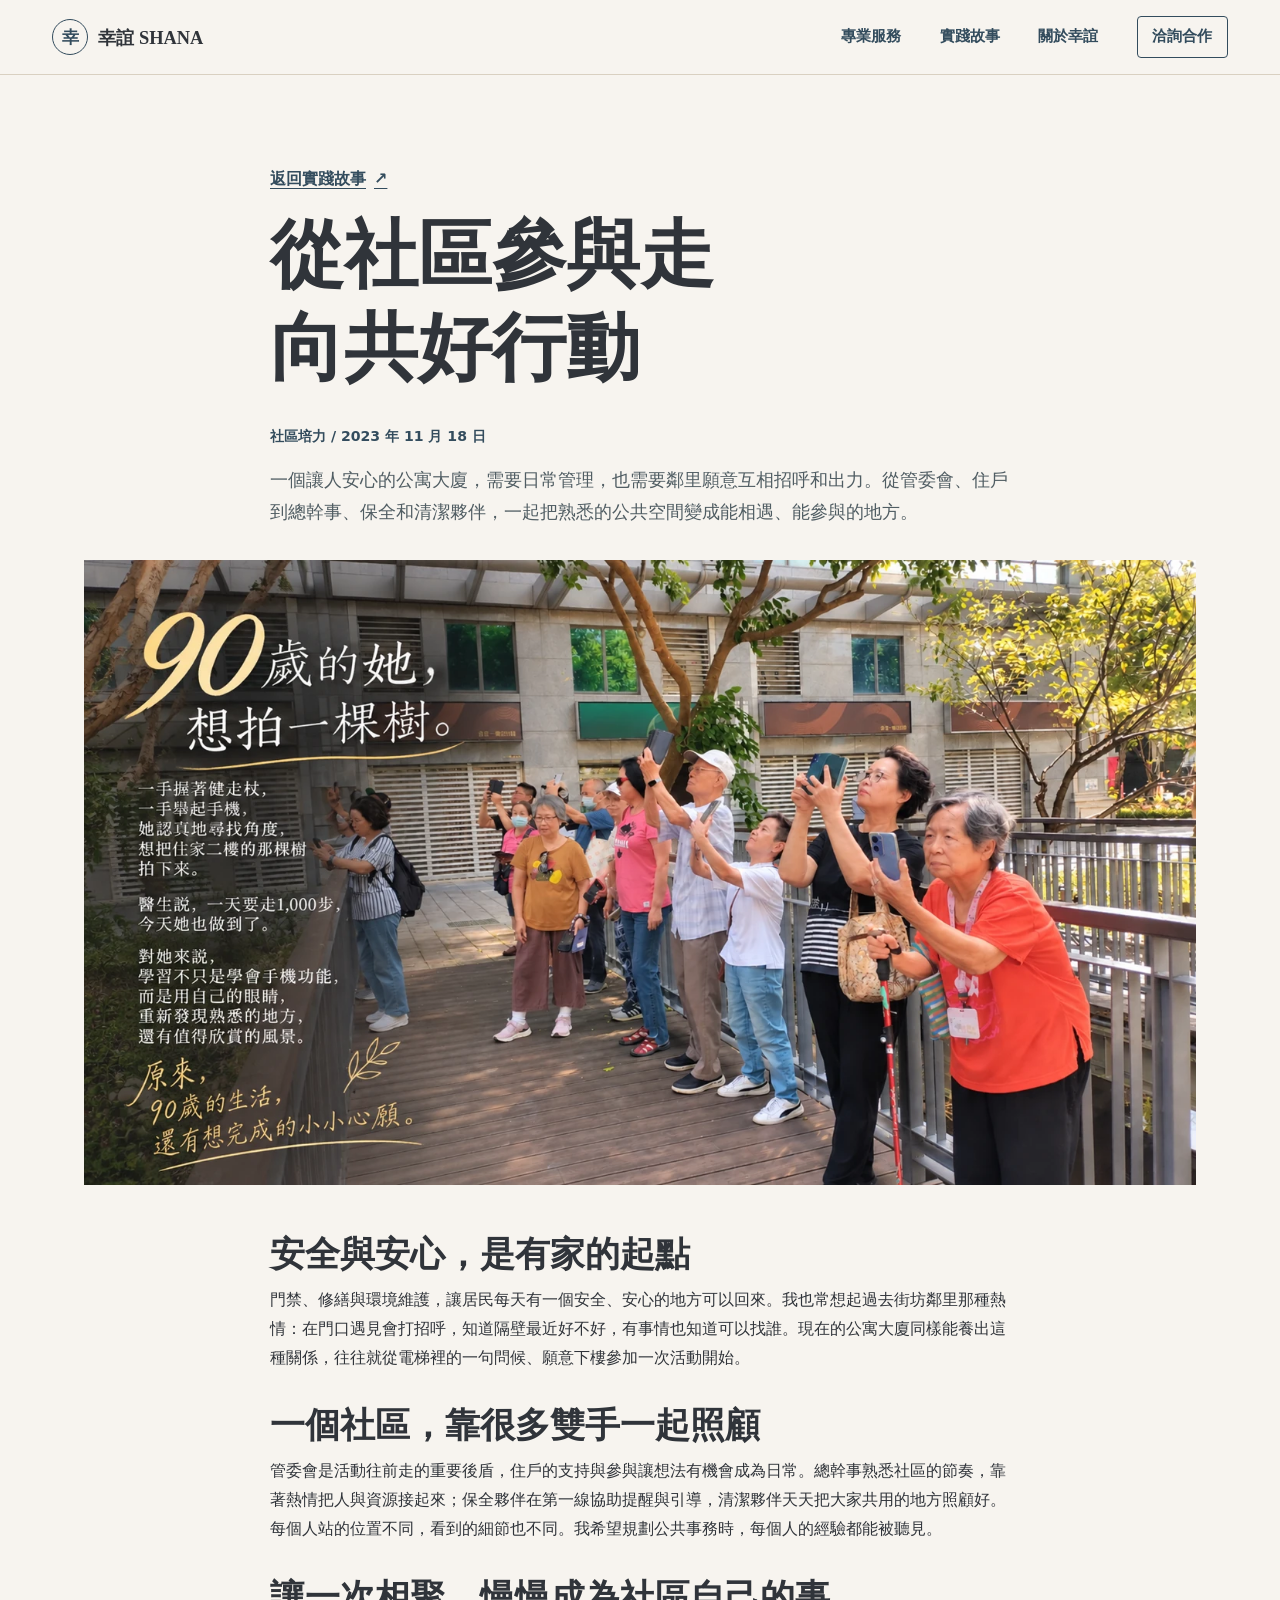
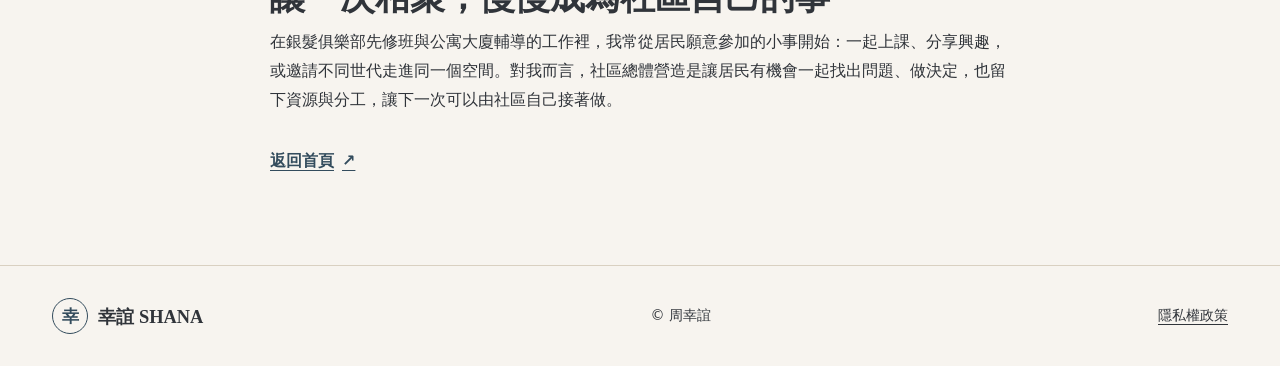
==== community-action.html @ 1c7c6a4e "Publish the SHANA brand website" ====
<!doctype html>
<html lang="zh-TW" data-type="service">
<head>
<meta charset="utf-8">
<meta name="viewport" content="width=device-width,initial-scale=1">
<meta name="page-type" content="service">
<meta name="site-kind" content="other">
<title>從社區參與走向共好行動｜幸誼 SHANA</title>
<meta name="description" content="一個讓人安心的公寓大廈，需要日常管理，也需要鄰里願意互相招呼和出力。從管委會、住戶到總幹事、保全和清潔夥伴，一起把熟悉的公共空間變成能相遇、能參與的地方。">
<meta property="og:type" content="article">
<meta property="og:locale" content="zh_TW">
<meta property="og:site_name" content="幸誼 SHANA">
<meta property="og:title" content="從社區參與走向共好行動｜幸誼 SHANA">
<meta property="og:description" content="一個讓人安心的公寓大廈，需要日常管理，也需要鄰里願意互相招呼和出力。從管委會、住戶到總幹事、保全和清潔夥伴，一起把熟悉的公共空間變成能相遇、能參與的地方。">
<link rel="canonical" href="https://chou-shana.github.io/shana-web/community-action.html"><meta property="og:url" content="https://chou-shana.github.io/shana-web/community-action.html">
<meta property="og:image" content="https://chou-shana.github.io/shana-web/community-wish.webp"><meta property="og:image:alt" content="「90歲的微小心願」圖文，搭配一群人在戶外步道上的合照">

<script type="application/ld+json">{"@context":"https://schema.org","@type":"Article","headline":"從社區參與走向共好行動","description":"一個讓人安心的公寓大廈，需要日常管理，也需要鄰里願意互相招呼和出力。從管委會、住戶到總幹事、保全和清潔夥伴，一起把熟悉的公共空間變成能相遇、能參與的地方。","inLanguage":"zh-TW","author":{"@type":"Person","name":"周幸誼","alternateName":"幸誼 SHANA","jobTitle":"專業講師・實務企劃工作者","description":"周幸誼（幸誼 SHANA），專注教育培訓、銀髮數位學習、公寓大廈社區培力及品牌與專案企劃，透過實務經驗與資源整合，讓好的想法真正發生。","url":"https://chou-shana.github.io/shana-web/","image":"https://chou-shana.github.io/shana-web/shana-portrait.webp"},"mainEntityOfPage":"https://chou-shana.github.io/shana-web/community-action.html","image":"https://chou-shana.github.io/shana-web/community-wish.webp"}</script>
<link rel="icon" href="favicon.svg" type="image/svg+xml">
<link rel="stylesheet" href="site.css">
<script src="site.js" defer></script>
</head>
<body>
<a class="skip" href="#main">跳至主要內容</a>
<header class="header"><div class="wrap header-inner">
  <a class="wordmark" href="./" aria-label="幸誼 SHANA首頁"><span class="seal" aria-hidden="true">幸</span><span>幸誼 SHANA</span></a>
  <button class="menu-button" type="button" aria-expanded="false" aria-controls="main-nav"><span class="menu-glyph" aria-hidden="true"></span>選單</button>
  <nav id="main-nav" aria-label="主要導覽"><a href="#services">專業服務</a><a href="#stories">實踐故事</a><a href="#about">關於幸誼</a><a href="#contact">洽詢合作</a></nav>
</div></header>
<main id="main" tabindex="-1"><article class="wrap article">
  <div class="article-head"><a class="text-link" href="#stories">返回實踐故事 <span aria-hidden="true">↗</span></a>
    <h1>從社區參與走向共好行動</h1>
    <p class="category">社區培力<span aria-hidden="true"> / </span><time datetime="2023-11-18">2023 年 11 月 18 日</time></p>
    <p class="lead">一個讓人安心的公寓大廈，需要日常管理，也需要鄰里願意互相招呼和出力。從管委會、住戶到總幹事、保全和清潔夥伴，一起把熟悉的公共空間變成能相遇、能參與的地方。</p>
  </div>
  <div class="article-cover"><img src="community-wish.webp" alt="「90歲的微小心願」圖文，搭配一群人在戶外步道上的合照" width="1440" height="810" fetchpriority="high" decoding="async"></div>
  <div class="article-body"><section><h2>安全與安心，是有家的起點</h2><p>門禁、修繕與環境維護，讓居民每天有一個安全、安心的地方可以回來。我也常想起過去街坊鄰里那種熱情：在門口遇見會打招呼，知道隔壁最近好不好，有事情也知道可以找誰。現在的公寓大廈同樣能養出這種關係，往往就從電梯裡的一句問候、願意下樓參加一次活動開始。</p></section><section><h2>一個社區，靠很多雙手一起照顧</h2><p>管委會是活動往前走的重要後盾，住戶的支持與參與讓想法有機會成為日常。總幹事熟悉社區的節奏，靠著熱情把人與資源接起來；保全夥伴在第一線協助提醒與引導，清潔夥伴天天把大家共用的地方照顧好。每個人站的位置不同，看到的細節也不同。我希望規劃公共事務時，每個人的經驗都能被聽見。</p></section><section><h2>讓一次相聚，慢慢成為社區自己的事</h2><p>在銀髮俱樂部先修班與公寓大廈輔導的工作裡，我常從居民願意參加的小事開始：一起上課、分享興趣，或邀請不同世代走進同一個空間。對我而言，社區總體營造是讓居民有機會一起找出問題、做決定，也留下資源與分工，讓下一次可以由社區自己接著做。</p></section>
  <a class="text-link" href="./">返回首頁 <span aria-hidden="true">↗</span></a></div>
</article></main>
<footer class="footer"><div class="wrap footer-inner"><a class="wordmark" href="./" aria-label="幸誼 SHANA首頁"><span class="seal" aria-hidden="true">幸</span><span>幸誼 SHANA</span></a><span>© 周幸誼</span><a href="privacy.html">隱私權政策</a></div></footer>
</body></html>
---- site.css ----
/* Hallmark 2.0.0 | theme: custom | editorial | brand: 幸誼 SHANA | hero: community group photo in a blue-grey frame | signature: 活動合照與「真正發生」 */
 /* critique: the group photograph earns the first screen; the blue-grey field sets the frame without competing with it. */
@import url("./tokens.css");

*, *::before, *::after { box-sizing: border-box; }
html, body { overflow-x: clip; margin: 0; }
html { scroll-behavior: smooth; scroll-padding-top: 100px; }
body { background: var(--paper); color: var(--ink); font: 400 1rem/1.8 var(--body); }
h1, h2, h3, p { margin: 0; }
h1, h2 { font-family: var(--display); font-weight: 700; line-height: 1.26; overflow-wrap: break-word; min-width: 0; text-wrap: balance; }
h2 { font-size: clamp(2.05rem, 4vw, 3.45rem); }
h3 { font-size: clamp(1.27rem, 1.75vw, 1.6rem); line-height: 1.45; }
a { color: inherit; text-underline-offset: .26em; }
button { font: inherit; }
img { display: block; max-width: 100%; height: auto; }
:focus-visible { outline: 3px solid var(--focus); outline-offset: 4px; }
.wrap { width: min(calc(100% - 104px), var(--measure)); margin-inline: auto; }
.skip { position: fixed; z-index: 9; top: .5rem; left: .5rem; padding: .5rem 1rem; background: var(--white); transform: translateY(-150%); }
.skip:focus { transform: none; }
.header { position: sticky; z-index: 5; top: 0; background: var(--paper); border-bottom: 1px solid var(--line); }
.header-inner, .footer-inner { min-height: 74px; display: flex; align-items: center; justify-content: space-between; gap: 1.3rem; }
.wordmark { display: inline-flex; align-items: center; gap: .65rem; font: 700 1.15rem var(--display); text-decoration: none; white-space: nowrap; }
.seal { display: grid; place-items: center; width: 36px; height: 36px; border: 1px solid var(--navy); border-radius: 50%; color: var(--navy); font-size: 1.05rem; }
nav { display: flex; align-items: center; gap: clamp(1.15rem, 3vw, 2.8rem); }
nav a { text-decoration: none; color: var(--navy); font-size: .94rem; font-weight: 600; }
nav a:hover, .footer a:hover { text-decoration: underline; }
nav a:last-child { border: 1px solid var(--navy); padding: .43rem .92rem; border-radius: 4px; }
.menu-button { display: none; }
.hero { min-height: min(820px, calc(100svh - 74px)); display: grid; grid-template-columns: minmax(0, .98fr) minmax(0, 1fr); align-items: center; gap: clamp(2rem, 5.4vw, 5.65rem); padding-block: 60px; }
.hero-brand { font: 700 clamp(1.1rem, 1.7vw, 1.45rem) var(--display); color: var(--navy); margin-bottom: 1.15rem; }
.hero h1 { font-size: clamp(2.95rem, 5.35vw, 5rem); letter-spacing: .012em; color: var(--navy); }
.hero-role { margin-top: 1.35rem; font-weight: 700; }
.hero-fields { font-size: .9rem; color: var(--muted); margin-top: .23rem; }
.hero-intro { margin-top: 1.2rem; max-width: 30rem; color: var(--muted); }
.actions { display: flex; align-items: center; flex-wrap: wrap; gap: .75rem 1.45rem; margin-top: 1.8rem; }
.button { min-height: 48px; padding: .62rem 1.1rem; border: 1px solid var(--navy); border-radius: 4px; display: inline-flex; gap: .65rem; align-items: center; justify-content: center; background: var(--navy); color: var(--white); text-decoration: none; font-weight: 700; transition: transform .18s ease; }
.button:hover:not(:disabled) { transform: translateY(-2px); }
.button:active:not(:disabled) { transform: translateY(1px); }
.text-link { display: inline-flex; align-items: center; gap: .5rem; color: var(--navy); width: fit-content; font-weight: 700; text-decoration-thickness: 1px; }
.text-link:hover { text-decoration-thickness: 2px; }
.hero-visual { position: relative; padding: 20px 20px 36px 36px; background: var(--slate); border-radius: var(--radius); min-width: 0; }
.hero-visual::after { content: ""; position: absolute; inset: 33px 33px 18px 18px; border: 1px solid var(--gold); border-radius: inherit; pointer-events: none; }
.hero-visual img { position: relative; z-index: 1; width: 100%; height: auto; border-radius: 3px; }
[data-enter] { animation: enter .62s ease-out both; }
.hero-visual[data-enter] { animation-delay: .08s; }
@keyframes enter { from { opacity: 0; transform: translateY(12px); } to { opacity: 1; transform: none; } }
.section { padding-block: clamp(64px, 9.5vw, 136px); }
.section-head { display: flex; justify-content: space-between; align-items: end; gap: 1.6rem; margin-bottom: 2.45rem; }
.section-head > p { max-width: 23rem; color: var(--muted); }
.cards { display: grid; gap: 24px; grid-template-columns: repeat(3, minmax(0, 1fr)); }
.services { background: var(--linen); }
.service-card { display: flex; flex-direction: column; align-items: flex-start; padding: clamp(1.3rem, 2.55vw, 2.2rem); background: var(--white); border: 1px solid var(--line); border-radius: var(--radius); }
.service-card > p { margin-top: .6rem; color: var(--muted); }
.service-card ul { padding-left: 1.15rem; margin: 1rem 0 1.5rem; font-size: .95rem; }
.service-card li + li { margin-top: .27rem; }
.service-card .text-link { margin-top: auto; }
.service-mark { display: flex; align-items: center; gap: 4px; height: 30px; margin-bottom: 1.15rem; }
.service-mark span { width: 10px; height: 20px; background: var(--gold); border-radius: 9px 9px 2px 2px; }
.mark-0 span:nth-child(2) { height: 27px; background: var(--slate); }
.mark-1 span { width: 13px; height: 13px; border-radius: 50%; }
.mark-1 span:nth-child(2) { background: var(--slate); transform: translateY(-6px); }
.mark-2 { align-items: end; }
.mark-2 span { border-radius: 2px; height: 11px; }
.mark-2 span:nth-child(2) { height: 18px; }
.mark-2 span:nth-child(3) { height: 26px; background: var(--slate); }
.stories { background: var(--white); }
.story-card { display: flex; flex-direction: column; background: var(--paper); border-radius: var(--radius); overflow: clip; transition: transform .22s ease; }
.story-card:hover { transform: translateY(-2px); }
.story-image { display: block; overflow: clip; }
.story-image:focus-visible { outline-offset: -5px; }
.story-image img { width: 100%; aspect-ratio: 1.53; object-fit: cover; transition: transform .36s ease; }
.story-image[data-story="community-action"] img { object-fit: contain; background: var(--blue-paper); }
.story-image:hover img { transform: scale(1.03); }
.story-copy { flex: 1; display: flex; flex-direction: column; align-items: flex-start; padding: clamp(1.18rem, 2.3vw, 2rem); }
.category { font-size: .88rem; font-weight: 700; color: var(--navy); }
.story-copy h3 { margin-top: .45rem; }
.story-copy .category + p { margin-block: .7rem 1.25rem; color: var(--muted); }
.story-copy .text-link { margin-top: auto; }
.about { background: var(--blue-paper); }
.about-grid { display: grid; grid-template-columns: minmax(0, .86fr) minmax(0, 1fr); gap: clamp(2rem, 8vw, 7.5rem); align-items: center; }
.about-visual img { width: 100%; height: auto; border-radius: var(--radius); }
.portrait-slot { width: 100%; aspect-ratio: 1.11; object-fit: cover; border-radius: var(--radius); }
.portrait-slot { display: flex; flex-direction: column; gap: .45rem; align-items: center; justify-content: center; border: 1px solid var(--slate); color: var(--navy); background: var(--paper); padding: 1rem; }
.portrait-name { font: 700 clamp(2.5rem, 7vw, 6rem)/1 var(--display); }
.about h2 { margin: .3rem 0 1.1rem; }
.about p + p, .about h2 + p { margin-top: .8rem; }
.about .text-link { margin-top: 1.25rem; }
.contact { background: var(--navy); color: var(--white); --focus: var(--gold); }
.contact-grid { display: grid; grid-template-columns: minmax(0, 1fr) minmax(0, .67fr); align-items: start; gap: 2rem; }
.contact h2 + p, .newsletter h2 + p { margin-top: .85rem; }
.contact-actions, .newsletter-actions { display: grid; justify-items: start; gap: .62rem; }
.contact .button { background: var(--gold); color: var(--navy); border-color: var(--gold); }
.contact .button:disabled { background: transparent; color: var(--white); border-color: var(--slate-light); }
.contact small { color: var(--blue-paper); }
.phone { font: 700 clamp(1.55rem, 3vw, 2.4rem)/1.25 var(--display); margin-top: .4rem; }
.qr { max-width: 160px; }
.newsletter { background: var(--linen); }
.newsletter-status { font-weight: 700; color: var(--navy); }
.footer { border-top: 1px solid var(--line); }
.footer-inner { min-height: 100px; font-size: .88rem; flex-wrap: wrap; }
.article { padding-block: clamp(44px, 7vw, 100px); }
.article-head, .article-body { max-width: 740px; margin-inline: auto; }
.article-head .category { margin-top: 1.8rem; }
.article h1 { font-size: clamp(2.5rem, 6vw, 4.6rem); margin-top: 1rem; }
.lead { color: var(--muted); margin-top: 1rem; font-size: 1.1rem; }
.article-cover { margin-block: 2rem 3rem; }
.article-cover img { width: 100%; max-height: 625px; object-fit: contain; border-radius: var(--radius); }
.article-body section { margin-bottom: 2rem; }
.article-body h2 { font-size: clamp(1.5rem, 3vw, 2.18rem); margin-bottom: .55rem; }
.privacy .article-body { margin-top: 2.3rem; }
@media (max-width: 1050px) {
  .wrap { width: min(calc(100% - 64px), var(--measure)); }
  .hero { gap: 2rem; }
  .cards { gap: 16px; }
}
@media (max-width: 740px) {
  html { scroll-padding-top: 75px; }
  .wrap { width: calc(100% - 40px); }
  .header-inner { min-height: 62px; flex-wrap: wrap; gap: 0; }
  .js .header-inner { flex-wrap: nowrap; }
  nav { flex-wrap: wrap; gap: .5rem 1rem; width: 100%; padding: .4rem 0 .8rem; }
  nav a { padding-block: .45rem; }
  .js nav { display: none; position: absolute; top: 100%; left: 0; right: 0; background: var(--paper); padding: .6rem 20px 1.1rem; border-bottom: 1px solid var(--line); }
  .js .menu-button[aria-expanded="true"] + nav { display: grid; }
  .js .menu-button { display: inline-flex; min-height: 44px; padding: .25rem .55rem; gap: .48rem; align-items: center; border: 1px solid var(--line); border-radius: 4px; background: transparent; color: var(--navy); font-size: .9rem; }
  .menu-glyph { width: 16px; height: 12px; border-block: 1px solid currentColor; position: relative; }
  .menu-glyph::before { content: ""; position: absolute; left: 0; right: 0; top: 4px; border-top: 1px solid currentColor; }
  .hero { grid-template-columns: minmax(0, 1fr); gap: 2.1rem; padding-block: 48px; min-height: auto; }
  .hero h1 { font-size: clamp(2.55rem, 8.7vw, 4.1rem); }
  .hero-visual { width: min(100%, 490px); margin-inline: auto; padding: 12px 12px 24px 24px; }
  .hero-visual::after { inset: 21px 21px 11px 11px; }
  .section-head { display: grid; gap: .6rem; margin-bottom: 1.45rem; }
  .cards, .about-grid, .contact-grid { grid-template-columns: minmax(0, 1fr); gap: 1.1rem; }
  .about-grid { gap: 2rem; }
  .about-visual { order: 2; }
  .contact-grid { gap: 1.45rem; }
  .footer-inner { justify-content: flex-start; padding-block: 1.1rem; }
  .footer-inner .wordmark { width: 100%; }
}
@media (prefers-reduced-motion: reduce) {
  html { scroll-behavior: auto; }
  *, *::before, *::after { animation: none !important; transition: none !important; }
}
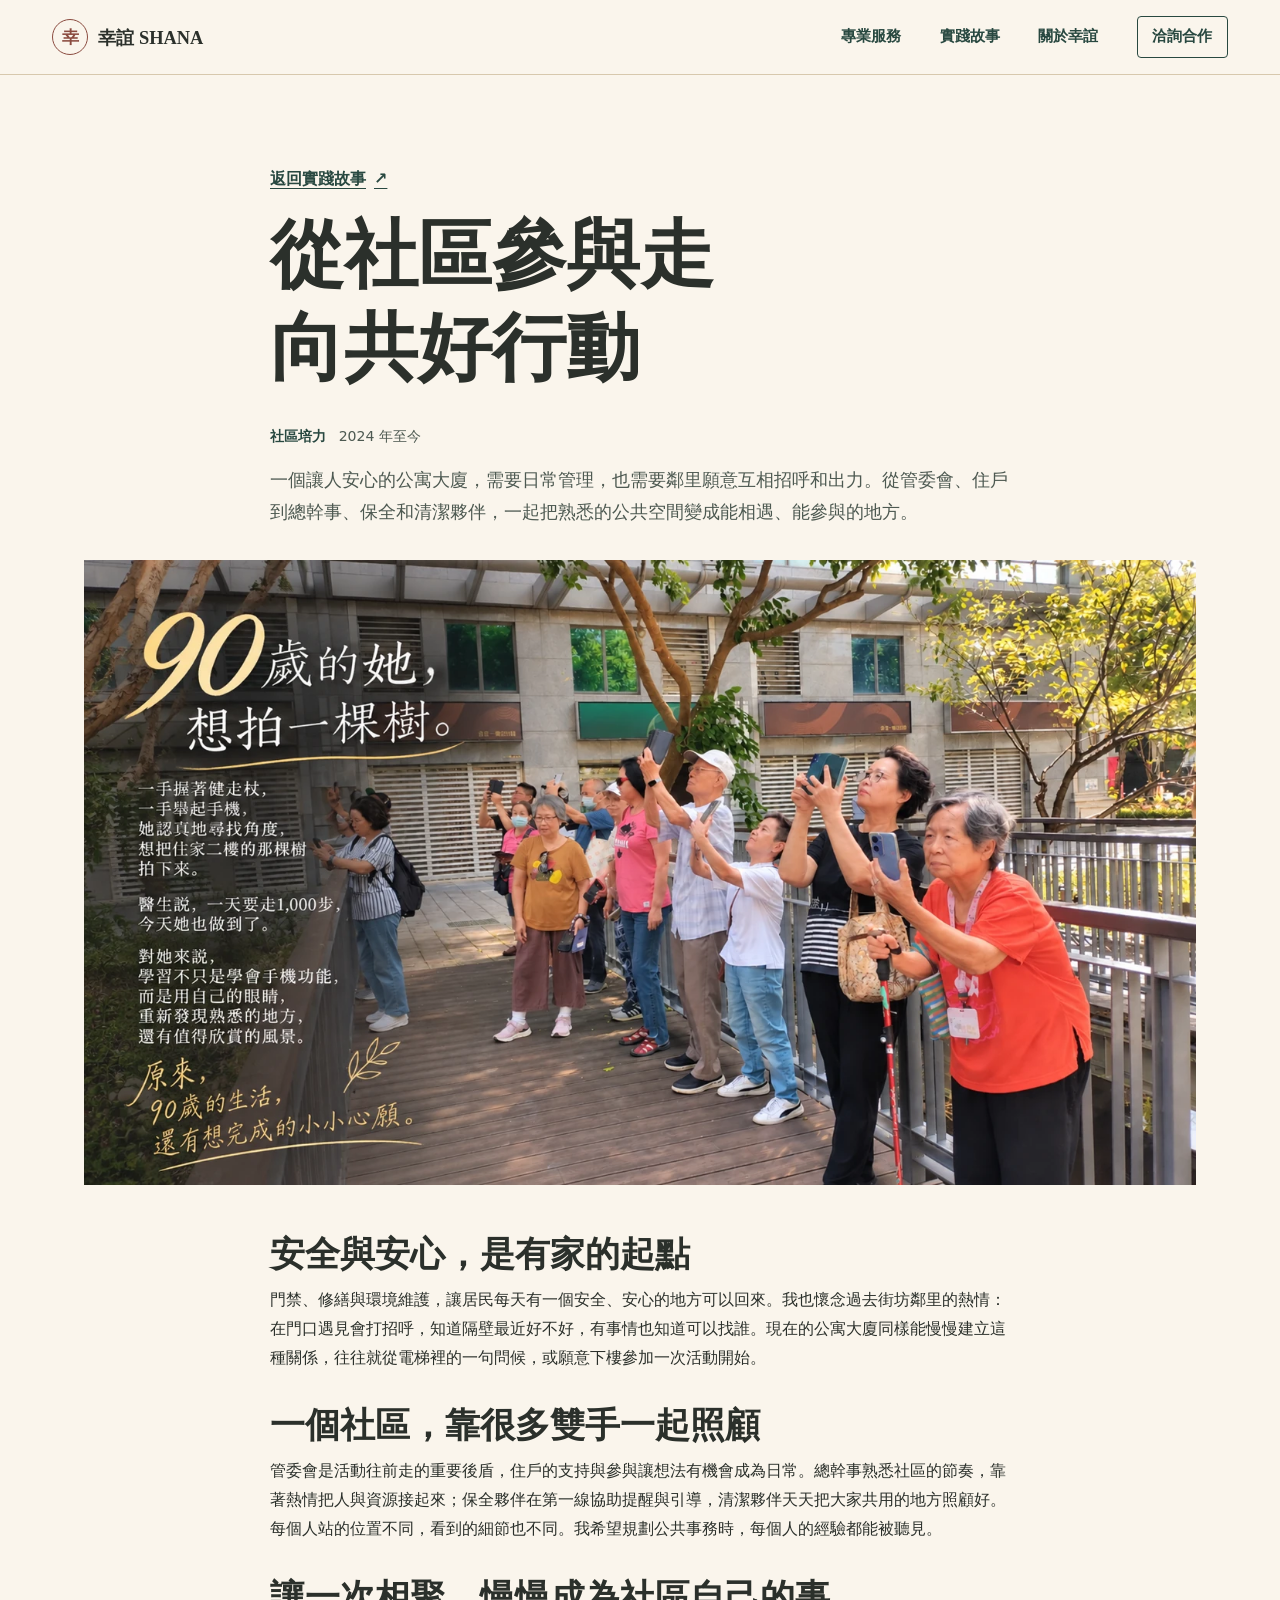
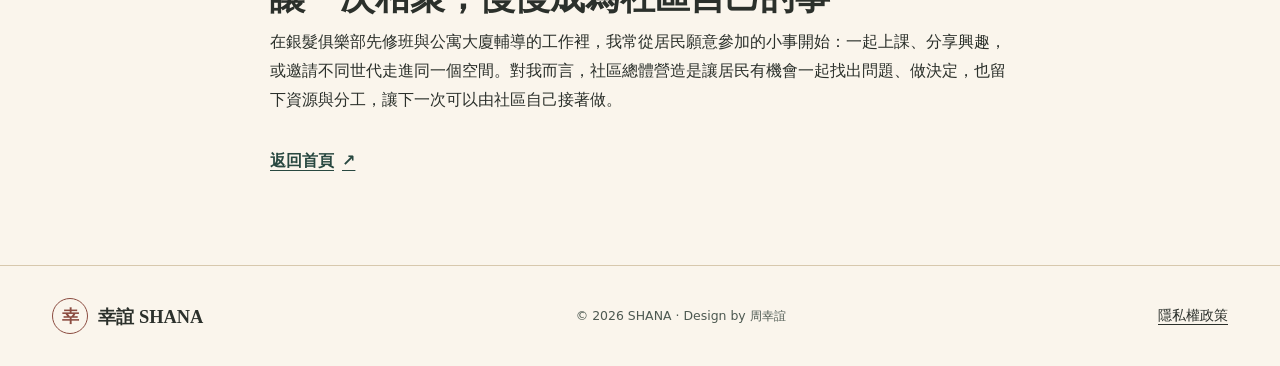
==== commit ff8acdd4: "Publish watercolor redesign and updated SHANA stories" ====
--- a/community-action.html
+++ b/community-action.html
@@ -30,12 +30,12 @@
 <main id="main" tabindex="-1"><article class="wrap article">
   <div class="article-head"><a class="text-link" href="#stories">返回實踐故事 <span aria-hidden="true">↗</span></a>
     <h1>從社區參與走向共好行動</h1>
-    <p class="category">社區培力<span aria-hidden="true"> / </span><time datetime="2023-11-18">2023 年 11 月 18 日</time></p>
+    <p class="category">社區培力 <span class="practice-period">2024 年至今</span></p>
     <p class="lead">一個讓人安心的公寓大廈，需要日常管理，也需要鄰里願意互相招呼和出力。從管委會、住戶到總幹事、保全和清潔夥伴，一起把熟悉的公共空間變成能相遇、能參與的地方。</p>
   </div>
   <div class="article-cover"><img src="community-wish.webp" alt="「90歲的微小心願」圖文，搭配一群人在戶外步道上的合照" width="1440" height="810" fetchpriority="high" decoding="async"></div>
-  <div class="article-body"><section><h2>安全與安心，是有家的起點</h2><p>門禁、修繕與環境維護，讓居民每天有一個安全、安心的地方可以回來。我也常想起過去街坊鄰里那種熱情：在門口遇見會打招呼，知道隔壁最近好不好，有事情也知道可以找誰。現在的公寓大廈同樣能養出這種關係，往往就從電梯裡的一句問候、願意下樓參加一次活動開始。</p></section><section><h2>一個社區，靠很多雙手一起照顧</h2><p>管委會是活動往前走的重要後盾，住戶的支持與參與讓想法有機會成為日常。總幹事熟悉社區的節奏，靠著熱情把人與資源接起來；保全夥伴在第一線協助提醒與引導，清潔夥伴天天把大家共用的地方照顧好。每個人站的位置不同，看到的細節也不同。我希望規劃公共事務時，每個人的經驗都能被聽見。</p></section><section><h2>讓一次相聚，慢慢成為社區自己的事</h2><p>在銀髮俱樂部先修班與公寓大廈輔導的工作裡，我常從居民願意參加的小事開始：一起上課、分享興趣，或邀請不同世代走進同一個空間。對我而言，社區總體營造是讓居民有機會一起找出問題、做決定，也留下資源與分工，讓下一次可以由社區自己接著做。</p></section>
+  <div class="article-body"><section><h2>安全與安心，是有家的起點</h2><p>門禁、修繕與環境維護，讓居民每天有一個安全、安心的地方可以回來。我也懷念過去街坊鄰里的熱情：在門口遇見會打招呼，知道隔壁最近好不好，有事情也知道可以找誰。現在的公寓大廈同樣能慢慢建立這種關係，往往就從電梯裡的一句問候，或願意下樓參加一次活動開始。</p></section><section><h2>一個社區，靠很多雙手一起照顧</h2><p>管委會是活動往前走的重要後盾，住戶的支持與參與讓想法有機會成為日常。總幹事熟悉社區的節奏，靠著熱情把人與資源接起來；保全夥伴在第一線協助提醒與引導，清潔夥伴天天把大家共用的地方照顧好。每個人站的位置不同，看到的細節也不同。我希望規劃公共事務時，每個人的經驗都能被聽見。</p></section><section><h2>讓一次相聚，慢慢成為社區自己的事</h2><p>在銀髮俱樂部先修班與公寓大廈輔導的工作裡，我常從居民願意參加的小事開始：一起上課、分享興趣，或邀請不同世代走進同一個空間。對我而言，社區總體營造是讓居民有機會一起找出問題、做決定，也留下資源與分工，讓下一次可以由社區自己接著做。</p></section>
   <a class="text-link" href="./">返回首頁 <span aria-hidden="true">↗</span></a></div>
 </article></main>
-<footer class="footer"><div class="wrap footer-inner"><a class="wordmark" href="./" aria-label="幸誼 SHANA首頁"><span class="seal" aria-hidden="true">幸</span><span>幸誼 SHANA</span></a><span>© 周幸誼</span><a href="privacy.html">隱私權政策</a></div></footer>
+<footer class="footer"><div class="wrap footer-inner"><a class="wordmark" href="./" aria-label="幸誼 SHANA首頁"><span class="seal" aria-hidden="true">幸</span><span>幸誼 SHANA</span></a><small class="footer-credit">© 2026 SHANA · Design by 周幸誼</small><a href="privacy.html">隱私權政策</a></div></footer>
 </body></html>
--- a/site.css
+++ b/site.css
@@ -1,5 +1,5 @@
-/* Hallmark 2.0.0 | theme: custom | editorial | brand: 幸誼 SHANA | hero: community group photo in a blue-grey frame | signature: 活動合照與「真正發生」 */
- /* critique: the group photograph earns the first screen; the blue-grey field sets the frame without competing with it. */
+/* Hallmark 2.0.0 | theme: custom | editorial | brand: 幸誼 SHANA | hero: community group photo in a champagne frame | signature: 活動合照與「真正發生」 */
+ /* critique: the group photograph earns the first screen; warm paper and ink-green type frame the group photo. */
 @import url("./tokens.css");
 
 *, *::before, *::after { box-sizing: border-box; }
@@ -9,7 +9,7 @@
 h1, h2, h3, p { margin: 0; }
 h1, h2 { font-family: var(--display); font-weight: 700; line-height: 1.26; overflow-wrap: break-word; min-width: 0; text-wrap: balance; }
 h2 { font-size: clamp(2.05rem, 4vw, 3.45rem); }
-h3 { font-size: clamp(1.27rem, 1.75vw, 1.6rem); line-height: 1.45; }
+h3 { font-family: var(--display); font-size: clamp(1.27rem, 1.75vw, 1.6rem); line-height: 1.45; }
 a { color: inherit; text-underline-offset: .26em; }
 button { font: inherit; }
 img { display: block; max-width: 100%; height: auto; }
@@ -20,15 +20,16 @@
 .header { position: sticky; z-index: 5; top: 0; background: var(--paper); border-bottom: 1px solid var(--line); }
 .header-inner, .footer-inner { min-height: 74px; display: flex; align-items: center; justify-content: space-between; gap: 1.3rem; }
 .wordmark { display: inline-flex; align-items: center; gap: .65rem; font: 700 1.15rem var(--display); text-decoration: none; white-space: nowrap; }
-.seal { display: grid; place-items: center; width: 36px; height: 36px; border: 1px solid var(--navy); border-radius: 50%; color: var(--navy); font-size: 1.05rem; }
+.seal { display: grid; place-items: center; width: 36px; height: 36px; border: 1px solid var(--accent); border-radius: 50%; color: var(--accent); font-size: 1.05rem; }
 nav { display: flex; align-items: center; gap: clamp(1.15rem, 3vw, 2.8rem); }
 nav a { text-decoration: none; color: var(--navy); font-size: .94rem; font-weight: 600; }
 nav a:hover, .footer a:hover { text-decoration: underline; }
 nav a:last-child { border: 1px solid var(--navy); padding: .43rem .92rem; border-radius: 4px; }
 .menu-button { display: none; }
+.hero-stage { background: var(--paper) var(--watercolor) center / cover no-repeat; }
 .hero { min-height: min(820px, calc(100svh - 74px)); display: grid; grid-template-columns: minmax(0, .98fr) minmax(0, 1fr); align-items: center; gap: clamp(2rem, 5.4vw, 5.65rem); padding-block: 60px; }
 .hero-brand { font: 700 clamp(1.1rem, 1.7vw, 1.45rem) var(--display); color: var(--navy); margin-bottom: 1.15rem; }
-.hero h1 { font-size: clamp(2.95rem, 5.35vw, 5rem); letter-spacing: .012em; color: var(--navy); }
+.hero h1 { font-size: clamp(2.8rem, 5.1vw, 4.75rem); letter-spacing: .018em; color: var(--navy); }
 .hero-role { margin-top: 1.35rem; font-weight: 700; }
 .hero-fields { font-size: .9rem; color: var(--muted); margin-top: .23rem; }
 .hero-intro { margin-top: 1.2rem; max-width: 30rem; color: var(--muted); }
@@ -38,7 +39,7 @@
 .button:active:not(:disabled) { transform: translateY(1px); }
 .text-link { display: inline-flex; align-items: center; gap: .5rem; color: var(--navy); width: fit-content; font-weight: 700; text-decoration-thickness: 1px; }
 .text-link:hover { text-decoration-thickness: 2px; }
-.hero-visual { position: relative; padding: 20px 20px 36px 36px; background: var(--slate); border-radius: var(--radius); min-width: 0; }
+.hero-visual { position: relative; padding: 20px 20px 36px 36px; background: var(--frame); border-radius: var(--radius); min-width: 0; }
 .hero-visual::after { content: ""; position: absolute; inset: 33px 33px 18px 18px; border: 1px solid var(--gold); border-radius: inherit; pointer-events: none; }
 .hero-visual img { position: relative; z-index: 1; width: 100%; height: auto; border-radius: 3px; }
 [data-enter] { animation: enter .62s ease-out both; }
@@ -49,20 +50,11 @@
 .section-head > p { max-width: 23rem; color: var(--muted); }
 .cards { display: grid; gap: 24px; grid-template-columns: repeat(3, minmax(0, 1fr)); }
 .services { background: var(--linen); }
-.service-card { display: flex; flex-direction: column; align-items: flex-start; padding: clamp(1.3rem, 2.55vw, 2.2rem); background: var(--white); border: 1px solid var(--line); border-radius: var(--radius); }
+.service-card { display: flex; flex-direction: column; align-items: flex-start; padding: clamp(1.3rem, 2.55vw, 2.2rem); background: var(--white); border: 1px solid var(--line); border-top: 2px solid var(--gold); border-radius: var(--radius); }
 .service-card > p { margin-top: .6rem; color: var(--muted); }
 .service-card ul { padding-left: 1.15rem; margin: 1rem 0 1.5rem; font-size: .95rem; }
 .service-card li + li { margin-top: .27rem; }
 .service-card .text-link { margin-top: auto; }
-.service-mark { display: flex; align-items: center; gap: 4px; height: 30px; margin-bottom: 1.15rem; }
-.service-mark span { width: 10px; height: 20px; background: var(--gold); border-radius: 9px 9px 2px 2px; }
-.mark-0 span:nth-child(2) { height: 27px; background: var(--slate); }
-.mark-1 span { width: 13px; height: 13px; border-radius: 50%; }
-.mark-1 span:nth-child(2) { background: var(--slate); transform: translateY(-6px); }
-.mark-2 { align-items: end; }
-.mark-2 span { border-radius: 2px; height: 11px; }
-.mark-2 span:nth-child(2) { height: 18px; }
-.mark-2 span:nth-child(3) { height: 26px; background: var(--slate); }
 .stories { background: var(--white); }
 .story-card { display: flex; flex-direction: column; background: var(--paper); border-radius: var(--radius); overflow: clip; transition: transform .22s ease; }
 .story-card:hover { transform: translateY(-2px); }
@@ -72,18 +64,20 @@
 .story-image[data-story="community-action"] img { object-fit: contain; background: var(--blue-paper); }
 .story-image:hover img { transform: scale(1.03); }
 .story-copy { flex: 1; display: flex; flex-direction: column; align-items: flex-start; padding: clamp(1.18rem, 2.3vw, 2rem); }
+.practice-period { display: inline-block; margin-inline-start: .55em; color: var(--muted); font-weight: 400; }
 .category { font-size: .88rem; font-weight: 700; color: var(--navy); }
 .story-copy h3 { margin-top: .45rem; }
 .story-copy .category + p { margin-block: .7rem 1.25rem; color: var(--muted); }
 .story-copy .text-link { margin-top: auto; }
 .about { background: var(--blue-paper); }
-.about-grid { display: grid; grid-template-columns: minmax(0, .86fr) minmax(0, 1fr); gap: clamp(2rem, 8vw, 7.5rem); align-items: center; }
+.about-grid { display: grid; grid-template-columns: minmax(0, .86fr) minmax(0, 1fr); gap: clamp(2rem, 6vw, 5.5rem); align-items: center; }
 .about-visual img { width: 100%; height: auto; border-radius: var(--radius); }
 .portrait-slot { width: 100%; aspect-ratio: 1.11; object-fit: cover; border-radius: var(--radius); }
 .portrait-slot { display: flex; flex-direction: column; gap: .45rem; align-items: center; justify-content: center; border: 1px solid var(--slate); color: var(--navy); background: var(--paper); padding: 1rem; }
 .portrait-name { font: 700 clamp(2.5rem, 7vw, 6rem)/1 var(--display); }
 .about h2 { margin: .3rem 0 1.1rem; }
 .about p + p, .about h2 + p { margin-top: .8rem; }
+.about-quote { margin: 1.35rem 0 0; padding: .1rem 0 .1rem 1rem; border-inline-start: 2px solid var(--accent); color: var(--navy); font: 700 clamp(1.17rem, 2vw, 1.55rem)/1.65 var(--display); }
 .about .text-link { margin-top: 1.25rem; }
 .contact { background: var(--navy); color: var(--white); --focus: var(--gold); }
 .contact-grid { display: grid; grid-template-columns: minmax(0, 1fr) minmax(0, .67fr); align-items: start; gap: 2rem; }
@@ -94,10 +88,12 @@
 .contact small { color: var(--blue-paper); }
 .phone { font: 700 clamp(1.55rem, 3vw, 2.4rem)/1.25 var(--display); margin-top: .4rem; }
 .qr { max-width: 160px; }
-.newsletter { background: var(--linen); }
+.newsletter { position: relative; isolation: isolate; background: var(--paper); }
+.newsletter::before { content: ""; position: absolute; z-index: -1; inset: auto 0 0; height: 8rem; background: var(--watercolor) center bottom / 100% auto no-repeat; opacity: .35; pointer-events: none; }
 .newsletter-status { font-weight: 700; color: var(--navy); }
 .footer { border-top: 1px solid var(--line); }
 .footer-inner { min-height: 100px; font-size: .88rem; flex-wrap: wrap; }
+.footer-credit { color: var(--muted); font-size: .78rem; }
 .article { padding-block: clamp(44px, 7vw, 100px); }
 .article-head, .article-body { max-width: 740px; margin-inline: auto; }
 .article-head .category { margin-top: 1.8rem; }
@@ -125,6 +121,7 @@
   .js .menu-button { display: inline-flex; min-height: 44px; padding: .25rem .55rem; gap: .48rem; align-items: center; border: 1px solid var(--line); border-radius: 4px; background: transparent; color: var(--navy); font-size: .9rem; }
   .menu-glyph { width: 16px; height: 12px; border-block: 1px solid currentColor; position: relative; }
   .menu-glyph::before { content: ""; position: absolute; left: 0; right: 0; top: 4px; border-top: 1px solid currentColor; }
+  .hero-stage { background-position: 64% bottom; }
   .hero { grid-template-columns: minmax(0, 1fr); gap: 2.1rem; padding-block: 48px; min-height: auto; }
   .hero h1 { font-size: clamp(2.55rem, 8.7vw, 4.1rem); }
   .hero-visual { width: min(100%, 490px); margin-inline: auto; padding: 12px 12px 24px 24px; }
@@ -141,4 +138,3 @@
   html { scroll-behavior: auto; }
   *, *::before, *::after { animation: none !important; transition: none !important; }
 }
-
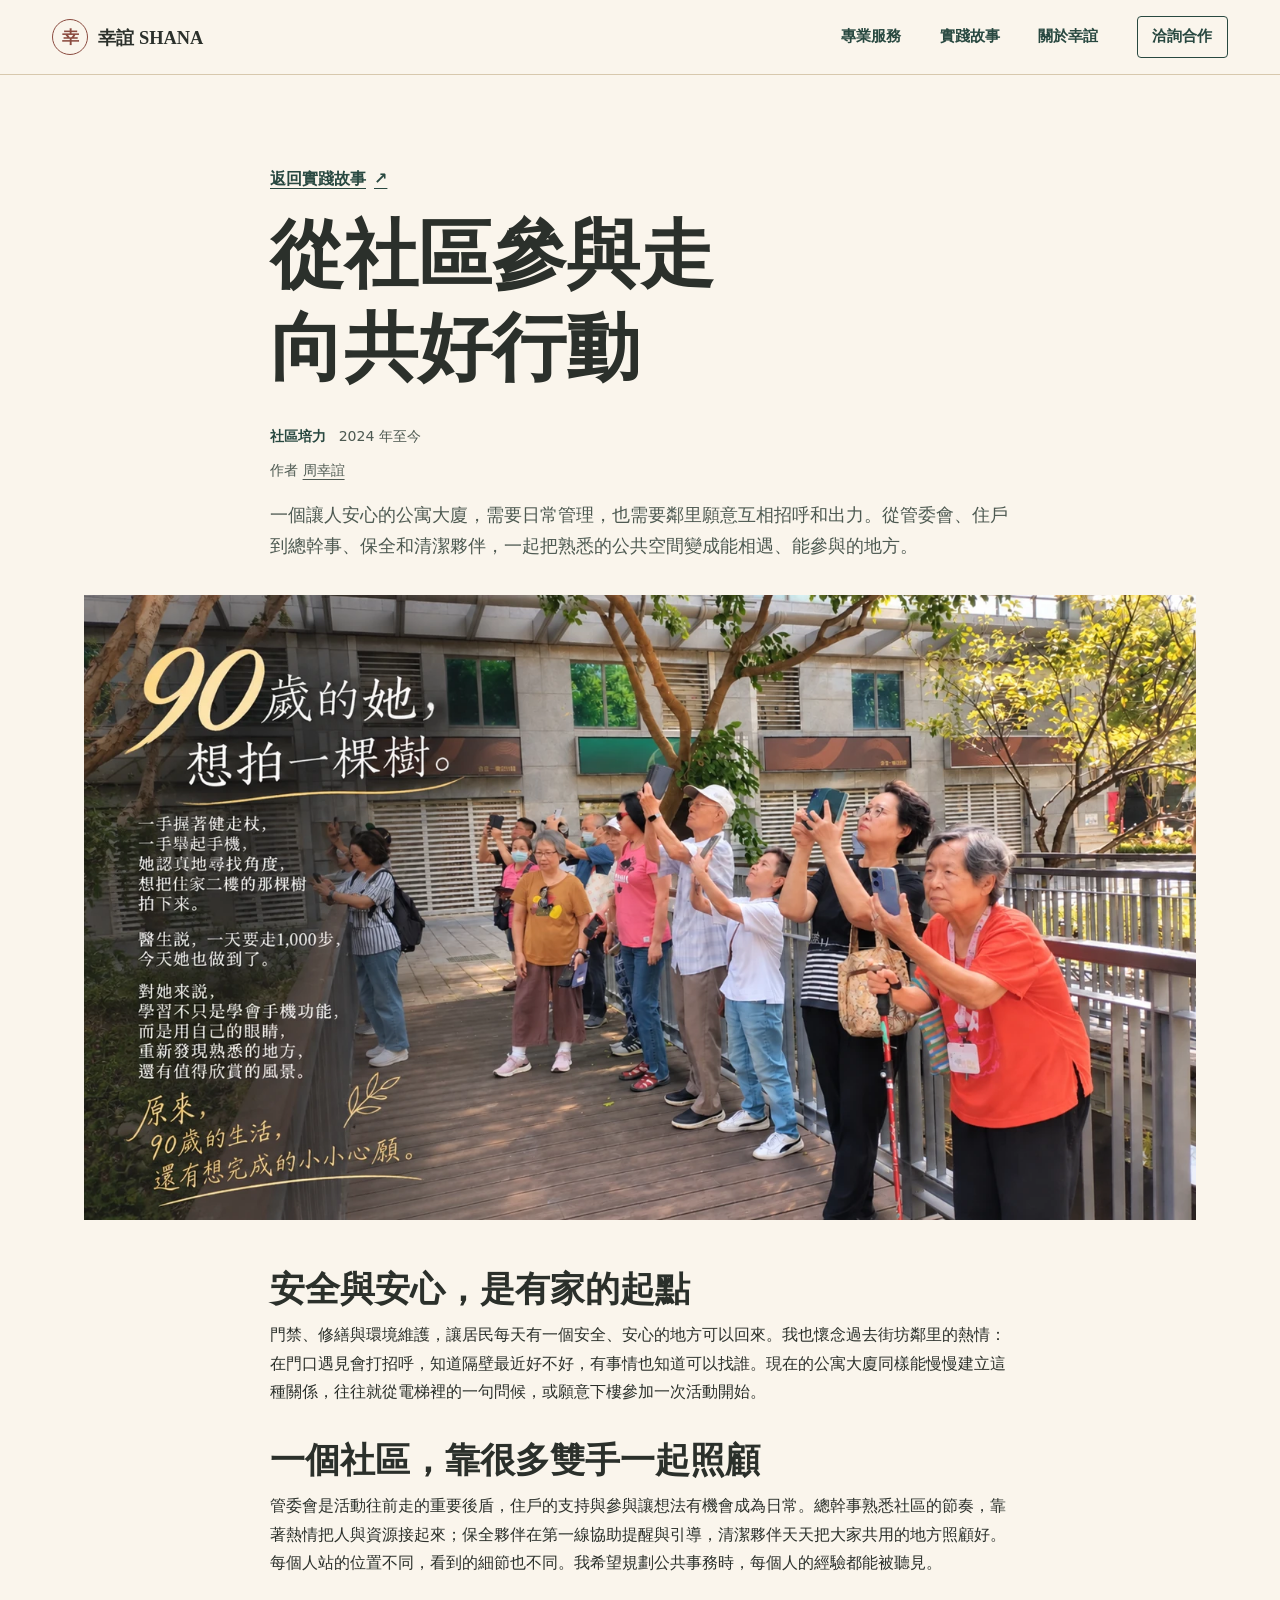
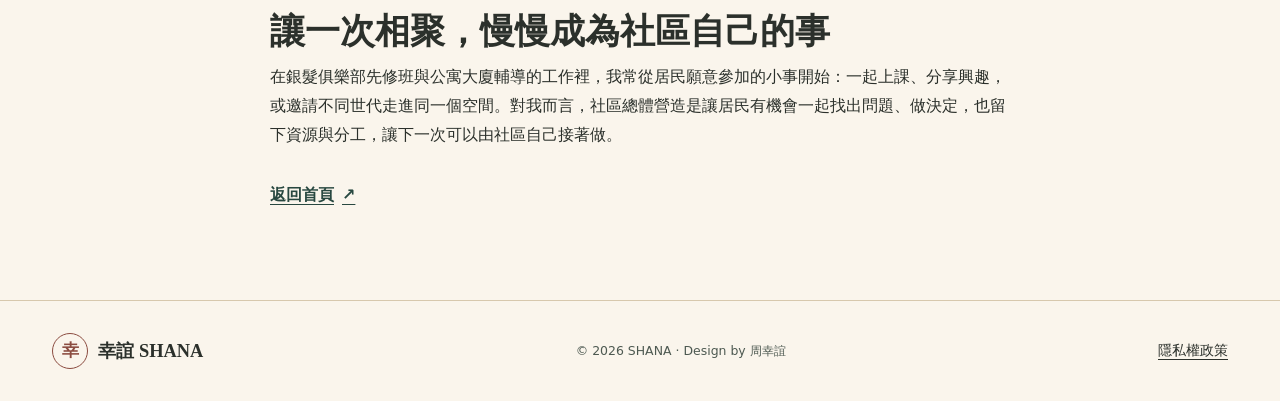
==== commit dbc01846: "Publish SEO metadata and public AI reference files" ====
--- a/community-action.html
+++ b/community-action.html
@@ -1,41 +1,43 @@
-<!doctype html>
-<html lang="zh-TW" data-type="service">
-<head>
-<meta charset="utf-8">
-<meta name="viewport" content="width=device-width,initial-scale=1">
-<meta name="page-type" content="service">
-<meta name="site-kind" content="other">
-<title>從社區參與走向共好行動｜幸誼 SHANA</title>
-<meta name="description" content="一個讓人安心的公寓大廈，需要日常管理，也需要鄰里願意互相招呼和出力。從管委會、住戶到總幹事、保全和清潔夥伴，一起把熟悉的公共空間變成能相遇、能參與的地方。">
-<meta property="og:type" content="article">
-<meta property="og:locale" content="zh_TW">
-<meta property="og:site_name" content="幸誼 SHANA">
-<meta property="og:title" content="從社區參與走向共好行動｜幸誼 SHANA">
-<meta property="og:description" content="一個讓人安心的公寓大廈，需要日常管理，也需要鄰里願意互相招呼和出力。從管委會、住戶到總幹事、保全和清潔夥伴，一起把熟悉的公共空間變成能相遇、能參與的地方。">
-<link rel="canonical" href="https://chou-shana.github.io/shana-web/community-action.html"><meta property="og:url" content="https://chou-shana.github.io/shana-web/community-action.html">
-<meta property="og:image" content="https://chou-shana.github.io/shana-web/community-wish.webp"><meta property="og:image:alt" content="「90歲的微小心願」圖文，搭配一群人在戶外步道上的合照">
-
-<script type="application/ld+json">{"@context":"https://schema.org","@type":"Article","headline":"從社區參與走向共好行動","description":"一個讓人安心的公寓大廈，需要日常管理，也需要鄰里願意互相招呼和出力。從管委會、住戶到總幹事、保全和清潔夥伴，一起把熟悉的公共空間變成能相遇、能參與的地方。","inLanguage":"zh-TW","author":{"@type":"Person","name":"周幸誼","alternateName":"幸誼 SHANA","jobTitle":"專業講師・實務企劃工作者","description":"周幸誼（幸誼 SHANA），專注教育培訓、銀髮數位學習、公寓大廈社區培力及品牌與專案企劃，透過實務經驗與資源整合，讓好的想法真正發生。","url":"https://chou-shana.github.io/shana-web/","image":"https://chou-shana.github.io/shana-web/shana-portrait.webp"},"mainEntityOfPage":"https://chou-shana.github.io/shana-web/community-action.html","image":"https://chou-shana.github.io/shana-web/community-wish.webp"}</script>
-<link rel="icon" href="favicon.svg" type="image/svg+xml">
-<link rel="stylesheet" href="site.css">
-<script src="site.js" defer></script>
-</head>
-<body>
-<a class="skip" href="#main">跳至主要內容</a>
-<header class="header"><div class="wrap header-inner">
-  <a class="wordmark" href="./" aria-label="幸誼 SHANA首頁"><span class="seal" aria-hidden="true">幸</span><span>幸誼 SHANA</span></a>
-  <button class="menu-button" type="button" aria-expanded="false" aria-controls="main-nav"><span class="menu-glyph" aria-hidden="true"></span>選單</button>
-  <nav id="main-nav" aria-label="主要導覽"><a href="#services">專業服務</a><a href="#stories">實踐故事</a><a href="#about">關於幸誼</a><a href="#contact">洽詢合作</a></nav>
-</div></header>
-<main id="main" tabindex="-1"><article class="wrap article">
-  <div class="article-head"><a class="text-link" href="#stories">返回實踐故事 <span aria-hidden="true">↗</span></a>
-    <h1>從社區參與走向共好行動</h1>
-    <p class="category">社區培力 <span class="practice-period">2024 年至今</span></p>
-    <p class="lead">一個讓人安心的公寓大廈，需要日常管理，也需要鄰里願意互相招呼和出力。從管委會、住戶到總幹事、保全和清潔夥伴，一起把熟悉的公共空間變成能相遇、能參與的地方。</p>
-  </div>
-  <div class="article-cover"><img src="community-wish.webp" alt="「90歲的微小心願」圖文，搭配一群人在戶外步道上的合照" width="1440" height="810" fetchpriority="high" decoding="async"></div>
-  <div class="article-body"><section><h2>安全與安心，是有家的起點</h2><p>門禁、修繕與環境維護，讓居民每天有一個安全、安心的地方可以回來。我也懷念過去街坊鄰里的熱情：在門口遇見會打招呼，知道隔壁最近好不好，有事情也知道可以找誰。現在的公寓大廈同樣能慢慢建立這種關係，往往就從電梯裡的一句問候，或願意下樓參加一次活動開始。</p></section><section><h2>一個社區，靠很多雙手一起照顧</h2><p>管委會是活動往前走的重要後盾，住戶的支持與參與讓想法有機會成為日常。總幹事熟悉社區的節奏，靠著熱情把人與資源接起來；保全夥伴在第一線協助提醒與引導，清潔夥伴天天把大家共用的地方照顧好。每個人站的位置不同，看到的細節也不同。我希望規劃公共事務時，每個人的經驗都能被聽見。</p></section><section><h2>讓一次相聚，慢慢成為社區自己的事</h2><p>在銀髮俱樂部先修班與公寓大廈輔導的工作裡，我常從居民願意參加的小事開始：一起上課、分享興趣，或邀請不同世代走進同一個空間。對我而言，社區總體營造是讓居民有機會一起找出問題、做決定，也留下資源與分工，讓下一次可以由社區自己接著做。</p></section>
-  <a class="text-link" href="./">返回首頁 <span aria-hidden="true">↗</span></a></div>
-</article></main>
-<footer class="footer"><div class="wrap footer-inner"><a class="wordmark" href="./" aria-label="幸誼 SHANA首頁"><span class="seal" aria-hidden="true">幸</span><span>幸誼 SHANA</span></a><small class="footer-credit">© 2026 SHANA · Design by 周幸誼</small><a href="privacy.html">隱私權政策</a></div></footer>
+<!doctype html>
+<html lang="zh-TW" data-type="service">
+<head>
+<meta charset="utf-8">
+<meta name="viewport" content="width=device-width,initial-scale=1">
+<meta name="page-type" content="service">
+<meta name="site-kind" content="other">
+<title>從社區參與走向共好行動｜幸誼 SHANA</title>
+<meta name="description" content="一個讓人安心的公寓大廈，需要日常管理，也需要鄰里願意互相招呼和出力。從管委會、住戶到總幹事、保全和清潔夥伴，一起把熟悉的公共空間變成能相遇、能參與的地方。">
+<meta name="robots" content="index, follow, max-image-preview:large">
+
+<meta property="og:type" content="article">
+<meta property="og:locale" content="zh_TW">
+<meta property="og:site_name" content="幸誼 SHANA">
+<meta property="og:title" content="從社區參與走向共好行動｜幸誼 SHANA">
+<meta property="og:description" content="一個讓人安心的公寓大廈，需要日常管理，也需要鄰里願意互相招呼和出力。從管委會、住戶到總幹事、保全和清潔夥伴，一起把熟悉的公共空間變成能相遇、能參與的地方。">
+<link rel="canonical" href="https://chou-shana.github.io/shana-web/community-action.html"><meta property="og:url" content="https://chou-shana.github.io/shana-web/community-action.html">
+<meta property="og:image" content="https://chou-shana.github.io/shana-web/community-wish.webp"><meta property="og:image:alt" content="「90歲的微小心願」圖文，搭配一群人在戶外步道上的合照"><meta property="og:image:width" content="1440"><meta property="og:image:height" content="810">
+<script type="application/ld+json">{"@context":"https://schema.org","@type":"Article","headline":"從社區參與走向共好行動","description":"一個讓人安心的公寓大廈，需要日常管理，也需要鄰里願意互相招呼和出力。從管委會、住戶到總幹事、保全和清潔夥伴，一起把熟悉的公共空間變成能相遇、能參與的地方。","inLanguage":"zh-TW","articleSection":"社區培力","author":{"@type":"Person","@id":"https://chou-shana.github.io/shana-web/#person","name":"周幸誼","url":"https://chou-shana.github.io/shana-web/#about"},"mainEntityOfPage":"https://chou-shana.github.io/shana-web/community-action.html","image":["https://chou-shana.github.io/shana-web/community-wish.webp"]}</script>
+<link rel="icon" href="favicon.svg" type="image/svg+xml">
+<link rel="stylesheet" href="site.css">
+<script src="site.js" defer></script>
+</head>
+<body>
+<a class="skip" href="#main">跳至主要內容</a>
+<header class="header"><div class="wrap header-inner">
+  <a class="wordmark" href="./" aria-label="幸誼 SHANA首頁"><span class="seal" aria-hidden="true">幸</span><span>幸誼 SHANA</span></a>
+  <button class="menu-button" type="button" aria-expanded="false" aria-controls="main-nav"><span class="menu-glyph" aria-hidden="true"></span>選單</button>
+  <nav id="main-nav" aria-label="主要導覽"><a href="#services">專業服務</a><a href="#stories">實踐故事</a><a href="#about">關於幸誼</a><a href="#contact">洽詢合作</a></nav>
+</div></header>
+<main id="main" tabindex="-1"><article class="wrap article">
+  <div class="article-head"><a class="text-link" href="#stories">返回實踐故事 <span aria-hidden="true">↗</span></a>
+    <h1>從社區參與走向共好行動</h1>
+    <p class="category">社區培力 <span class="practice-period">2024 年至今</span></p>
+    <p class="story-author">作者 <a href="#about">周幸誼</a></p>
+    <p class="lead">一個讓人安心的公寓大廈，需要日常管理，也需要鄰里願意互相招呼和出力。從管委會、住戶到總幹事、保全和清潔夥伴，一起把熟悉的公共空間變成能相遇、能參與的地方。</p>
+  </div>
+  <div class="article-cover"><img src="community-wish.webp" alt="「90歲的微小心願」圖文，搭配一群人在戶外步道上的合照" width="1440" height="810" fetchpriority="high" decoding="async"></div>
+  <div class="article-body"><section><h2>安全與安心，是有家的起點</h2><p>門禁、修繕與環境維護，讓居民每天有一個安全、安心的地方可以回來。我也懷念過去街坊鄰里的熱情：在門口遇見會打招呼，知道隔壁最近好不好，有事情也知道可以找誰。現在的公寓大廈同樣能慢慢建立這種關係，往往就從電梯裡的一句問候，或願意下樓參加一次活動開始。</p></section><section><h2>一個社區，靠很多雙手一起照顧</h2><p>管委會是活動往前走的重要後盾，住戶的支持與參與讓想法有機會成為日常。總幹事熟悉社區的節奏，靠著熱情把人與資源接起來；保全夥伴在第一線協助提醒與引導，清潔夥伴天天把大家共用的地方照顧好。每個人站的位置不同，看到的細節也不同。我希望規劃公共事務時，每個人的經驗都能被聽見。</p></section><section><h2>讓一次相聚，慢慢成為社區自己的事</h2><p>在銀髮俱樂部先修班與公寓大廈輔導的工作裡，我常從居民願意參加的小事開始：一起上課、分享興趣，或邀請不同世代走進同一個空間。對我而言，社區總體營造是讓居民有機會一起找出問題、做決定，也留下資源與分工，讓下一次可以由社區自己接著做。</p></section>
+  <a class="text-link" href="./">返回首頁 <span aria-hidden="true">↗</span></a></div>
+</article></main>
+<footer class="footer"><div class="wrap footer-inner"><a class="wordmark" href="./" aria-label="幸誼 SHANA首頁"><span class="seal" aria-hidden="true">幸</span><span>幸誼 SHANA</span></a><small class="footer-credit">© 2026 SHANA · Design by 周幸誼</small><a href="privacy.html">隱私權政策</a></div></footer>
 </body></html>
--- a/site.css
+++ b/site.css
@@ -98,6 +98,7 @@
 .article-head, .article-body { max-width: 740px; margin-inline: auto; }
 .article-head .category { margin-top: 1.8rem; }
 .article h1 { font-size: clamp(2.5rem, 6vw, 4.6rem); margin-top: 1rem; }
+.story-author { color: var(--muted); font-size: .9rem; margin-top: .55rem; }
 .lead { color: var(--muted); margin-top: 1rem; font-size: 1.1rem; }
 .article-cover { margin-block: 2rem 3rem; }
 .article-cover img { width: 100%; max-height: 625px; object-fit: contain; border-radius: var(--radius); }
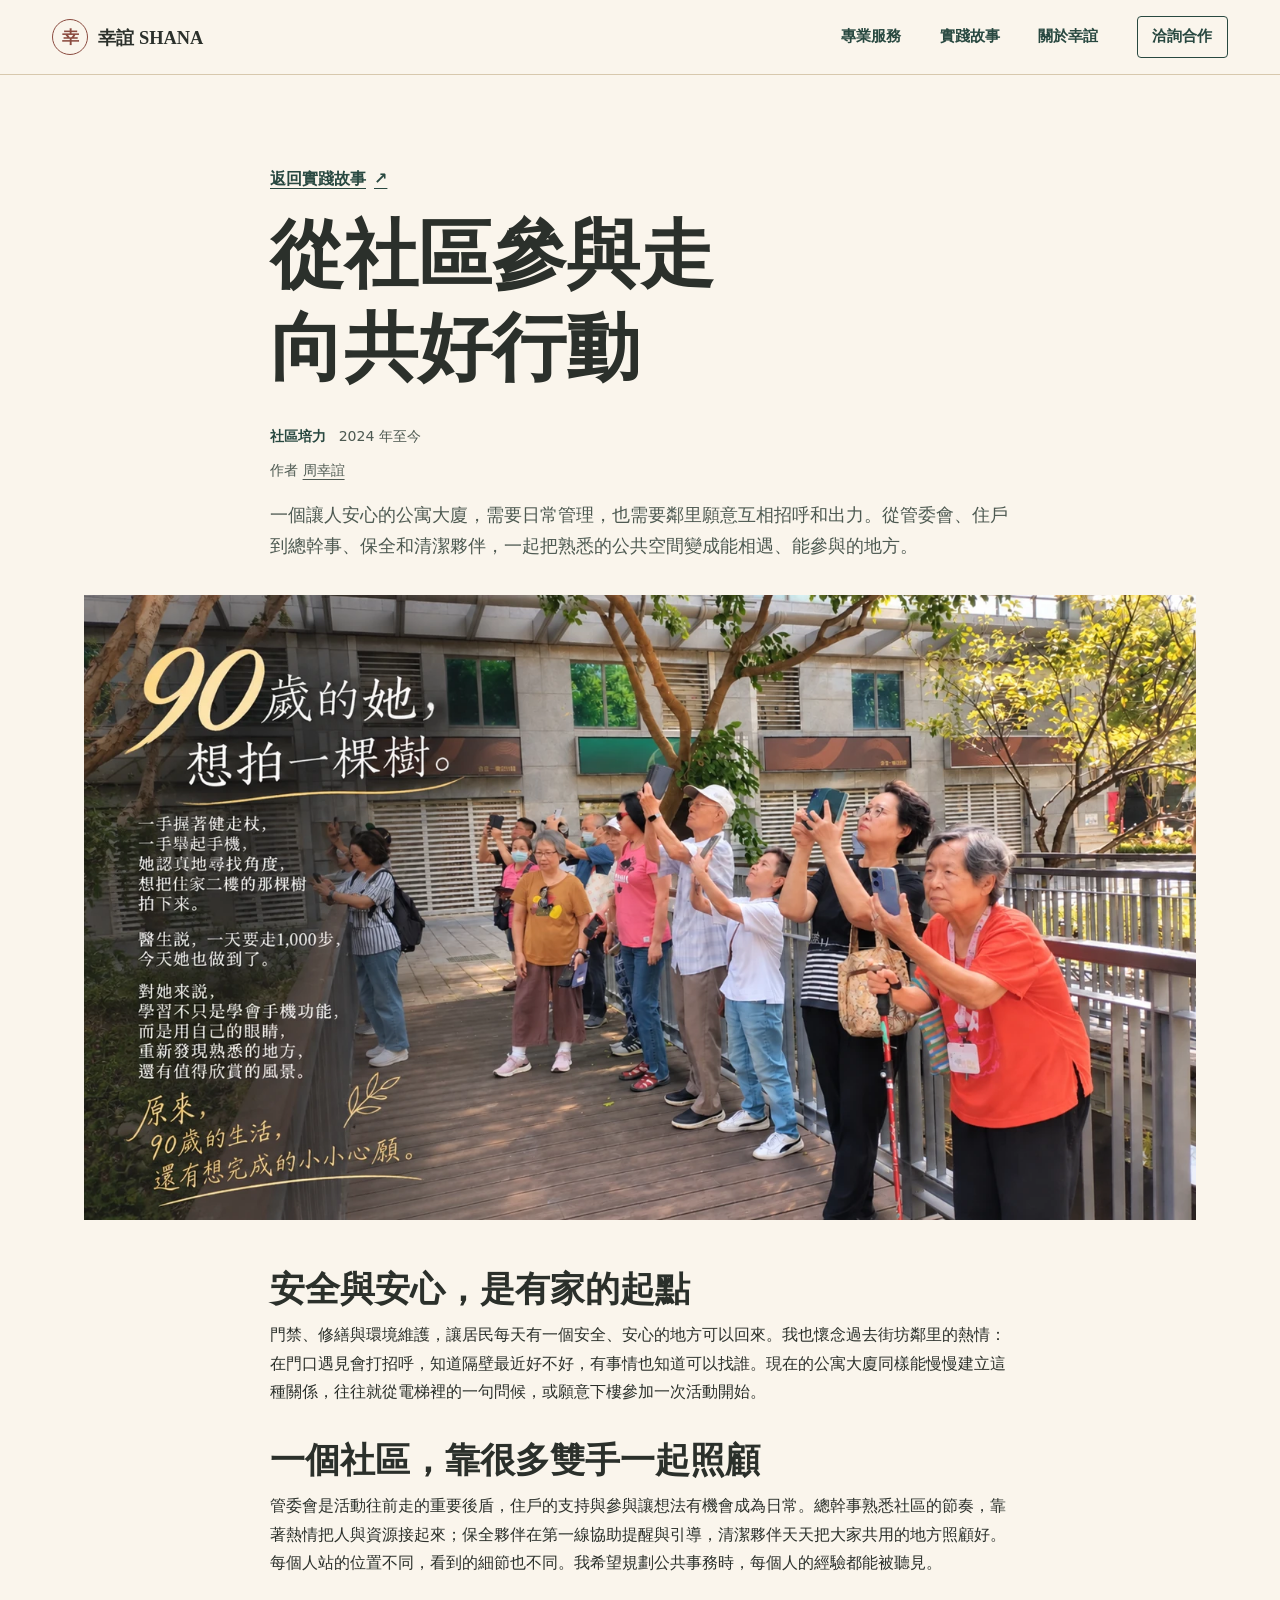
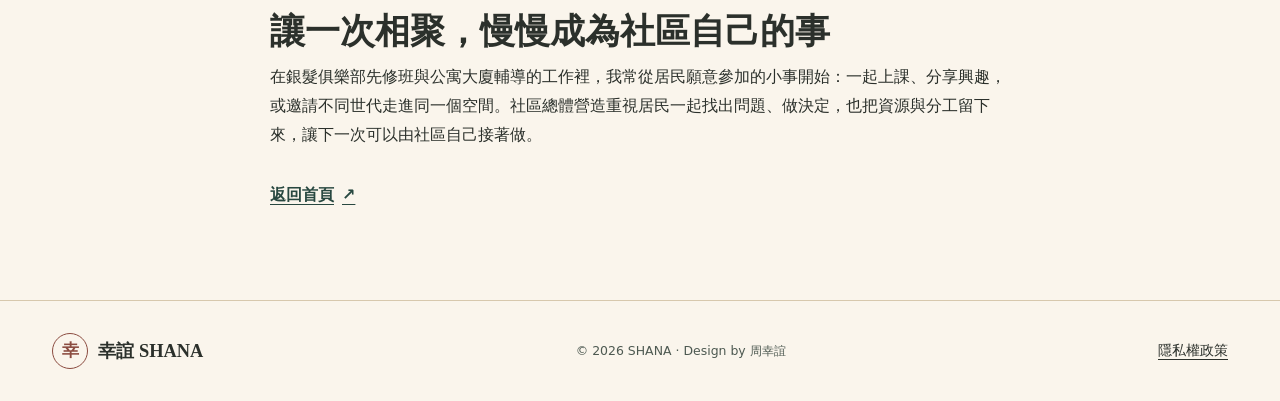
==== commit c8aba86c: "Publish refined SHANA copy and AI teaching SEO" ====
--- a/community-action.html
+++ b/community-action.html
@@ -36,7 +36,7 @@
     <p class="lead">一個讓人安心的公寓大廈，需要日常管理，也需要鄰里願意互相招呼和出力。從管委會、住戶到總幹事、保全和清潔夥伴，一起把熟悉的公共空間變成能相遇、能參與的地方。</p>
   </div>
   <div class="article-cover"><img src="community-wish.webp" alt="「90歲的微小心願」圖文，搭配一群人在戶外步道上的合照" width="1440" height="810" fetchpriority="high" decoding="async"></div>
-  <div class="article-body"><section><h2>安全與安心，是有家的起點</h2><p>門禁、修繕與環境維護，讓居民每天有一個安全、安心的地方可以回來。我也懷念過去街坊鄰里的熱情：在門口遇見會打招呼，知道隔壁最近好不好，有事情也知道可以找誰。現在的公寓大廈同樣能慢慢建立這種關係，往往就從電梯裡的一句問候，或願意下樓參加一次活動開始。</p></section><section><h2>一個社區，靠很多雙手一起照顧</h2><p>管委會是活動往前走的重要後盾，住戶的支持與參與讓想法有機會成為日常。總幹事熟悉社區的節奏，靠著熱情把人與資源接起來；保全夥伴在第一線協助提醒與引導，清潔夥伴天天把大家共用的地方照顧好。每個人站的位置不同，看到的細節也不同。我希望規劃公共事務時，每個人的經驗都能被聽見。</p></section><section><h2>讓一次相聚，慢慢成為社區自己的事</h2><p>在銀髮俱樂部先修班與公寓大廈輔導的工作裡，我常從居民願意參加的小事開始：一起上課、分享興趣，或邀請不同世代走進同一個空間。對我而言，社區總體營造是讓居民有機會一起找出問題、做決定，也留下資源與分工，讓下一次可以由社區自己接著做。</p></section>
+  <div class="article-body"><section><h2>安全與安心，是有家的起點</h2><p>門禁、修繕與環境維護，讓居民每天有一個安全、安心的地方可以回來。我也懷念過去街坊鄰里的熱情：在門口遇見會打招呼，知道隔壁最近好不好，有事情也知道可以找誰。現在的公寓大廈同樣能慢慢建立這種關係，往往就從電梯裡的一句問候，或願意下樓參加一次活動開始。</p></section><section><h2>一個社區，靠很多雙手一起照顧</h2><p>管委會是活動往前走的重要後盾，住戶的支持與參與讓想法有機會成為日常。總幹事熟悉社區的節奏，靠著熱情把人與資源接起來；保全夥伴在第一線協助提醒與引導，清潔夥伴天天把大家共用的地方照顧好。每個人站的位置不同，看到的細節也不同。我希望規劃公共事務時，每個人的經驗都能被聽見。</p></section><section><h2>讓一次相聚，慢慢成為社區自己的事</h2><p>在銀髮俱樂部先修班與公寓大廈輔導的工作裡，我常從居民願意參加的小事開始：一起上課、分享興趣，或邀請不同世代走進同一個空間。社區總體營造重視居民一起找出問題、做決定，也把資源與分工留下來，讓下一次可以由社區自己接著做。</p></section>
   <a class="text-link" href="./">返回首頁 <span aria-hidden="true">↗</span></a></div>
 </article></main>
 <footer class="footer"><div class="wrap footer-inner"><a class="wordmark" href="./" aria-label="幸誼 SHANA首頁"><span class="seal" aria-hidden="true">幸</span><span>幸誼 SHANA</span></a><small class="footer-credit">© 2026 SHANA · Design by 周幸誼</small><a href="privacy.html">隱私權政策</a></div></footer>
